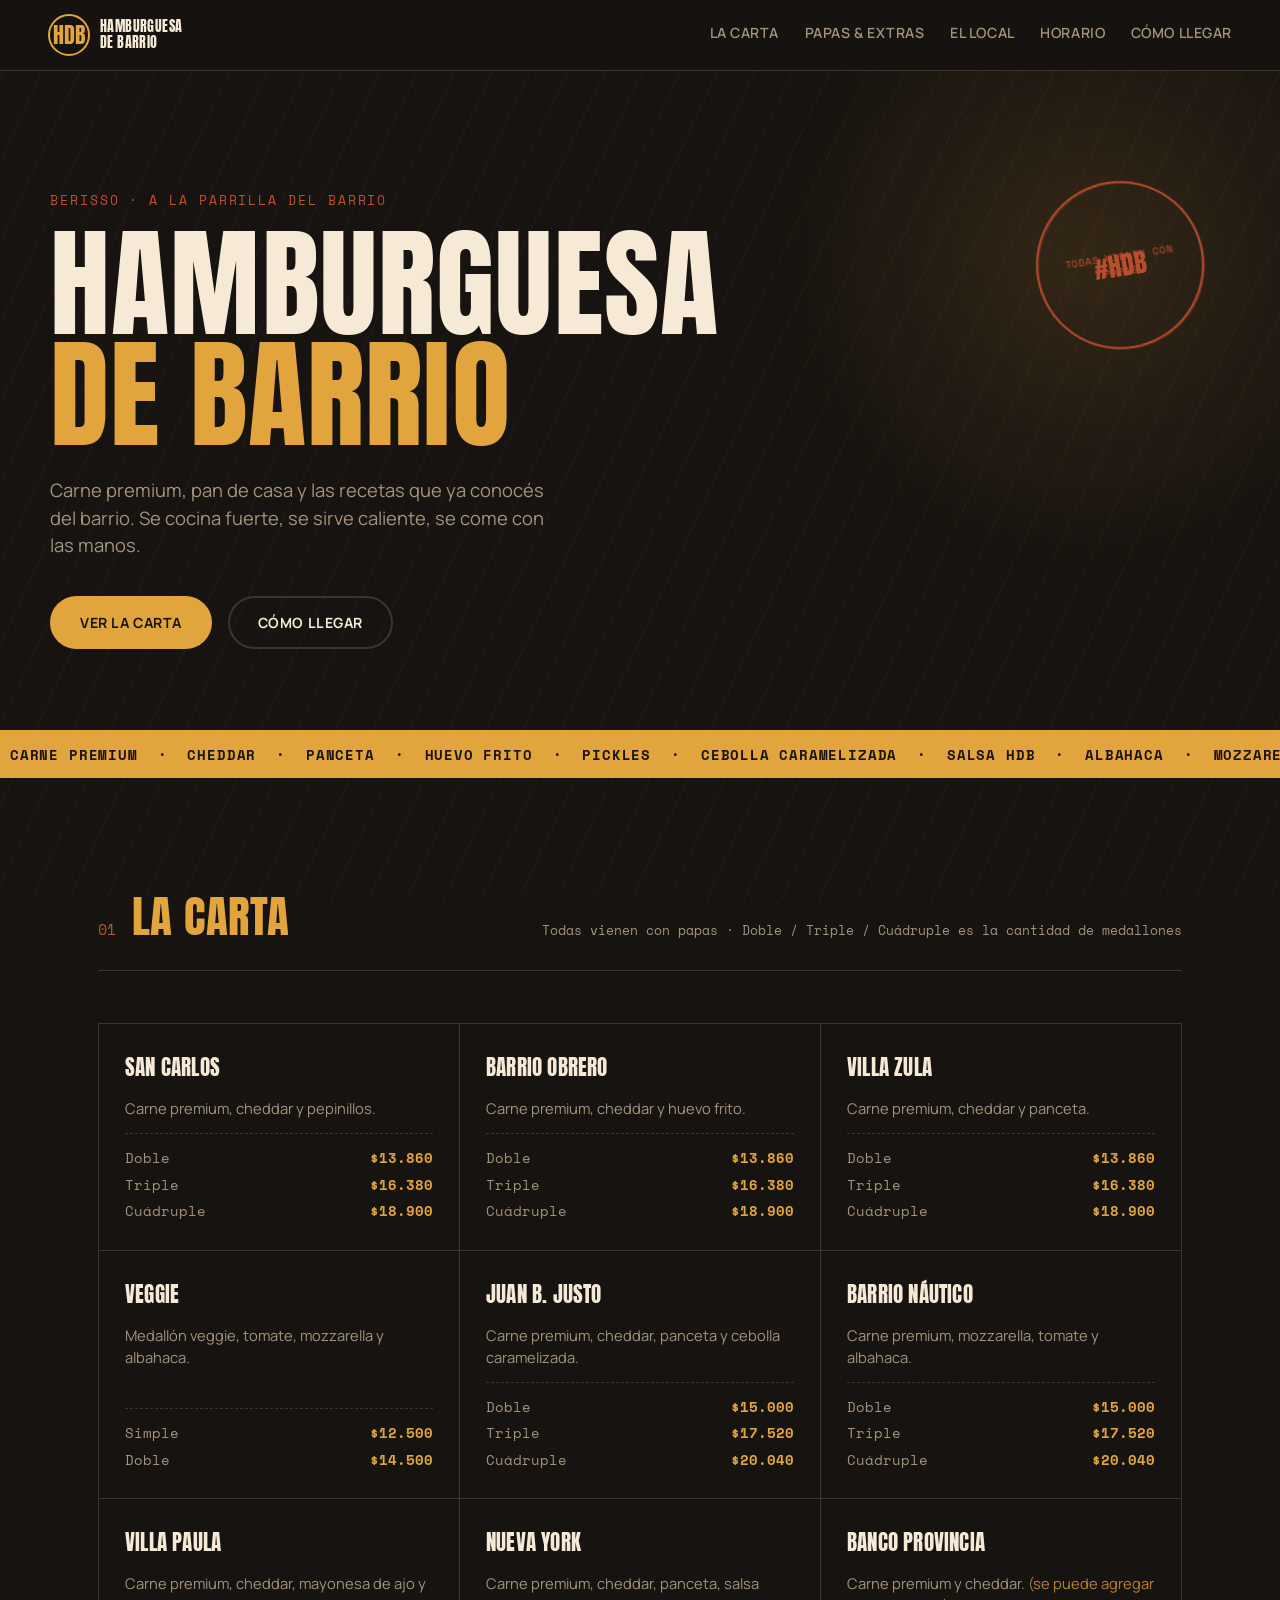
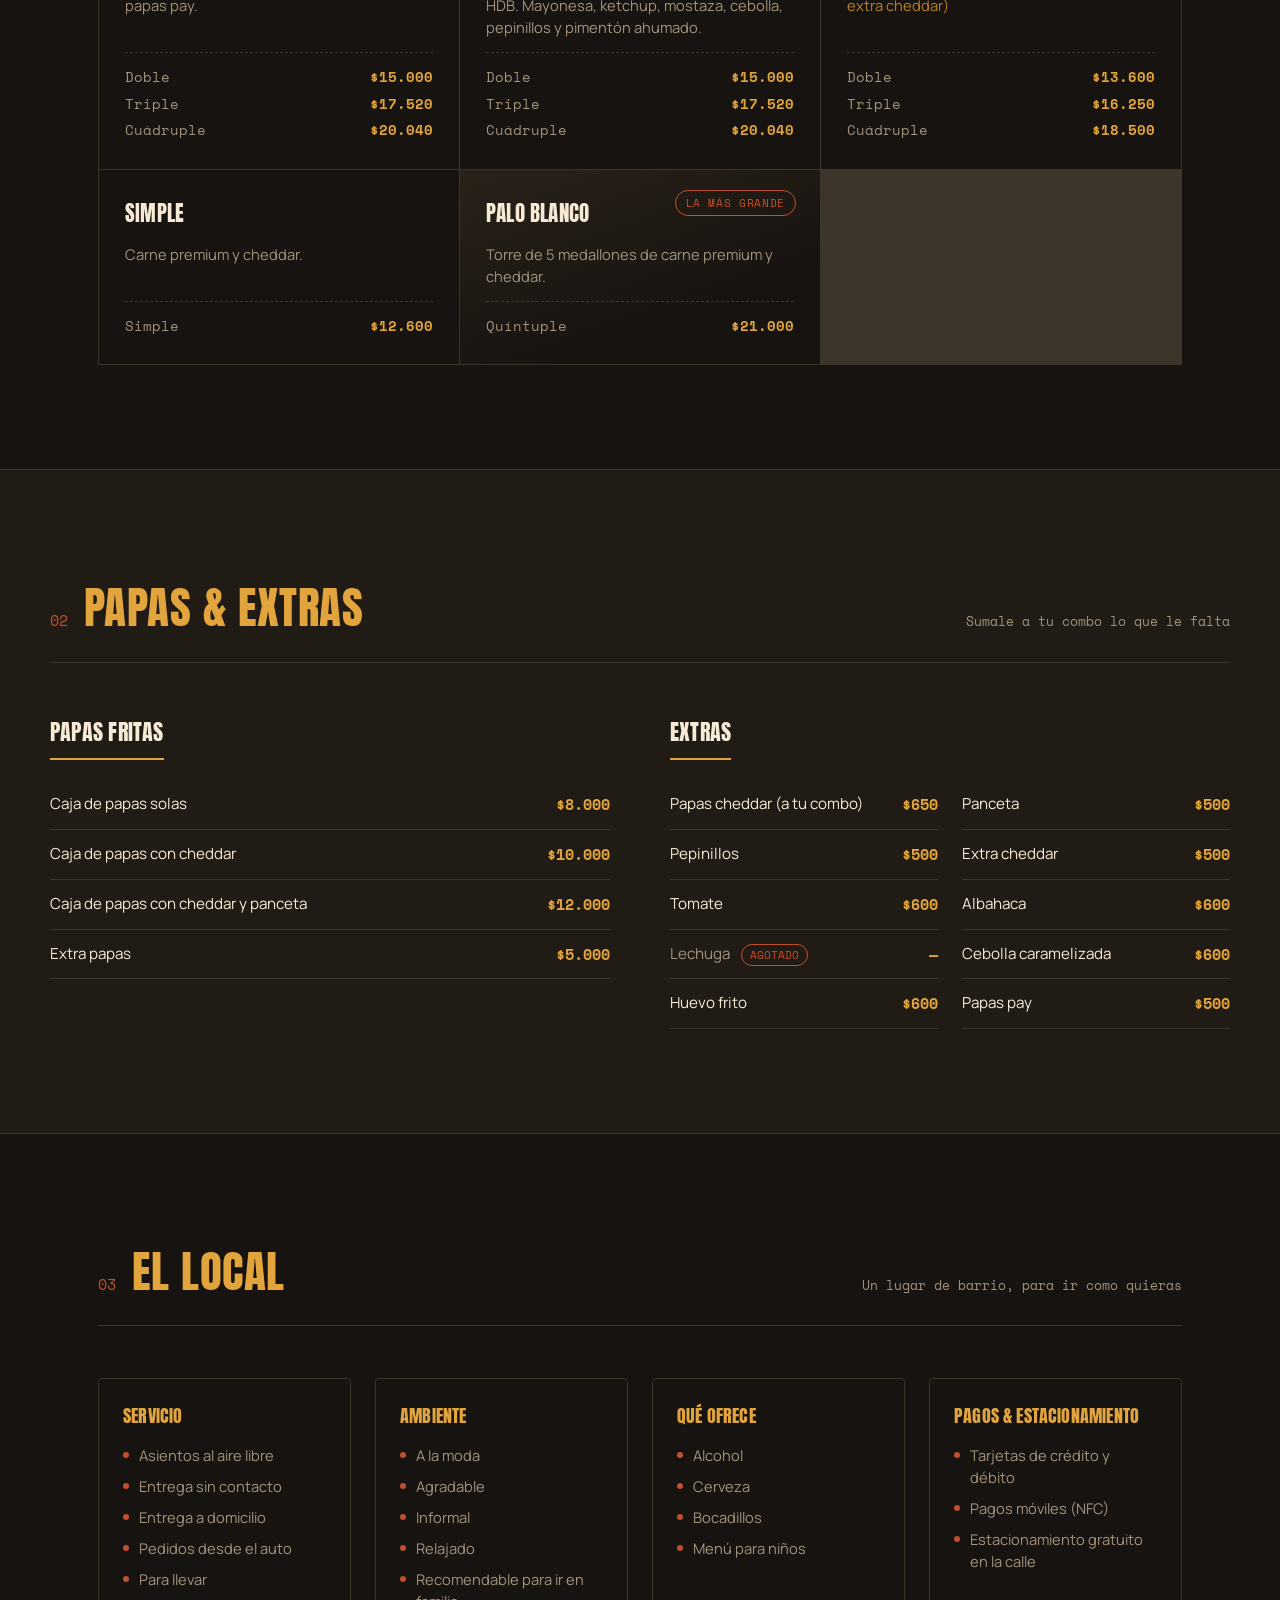
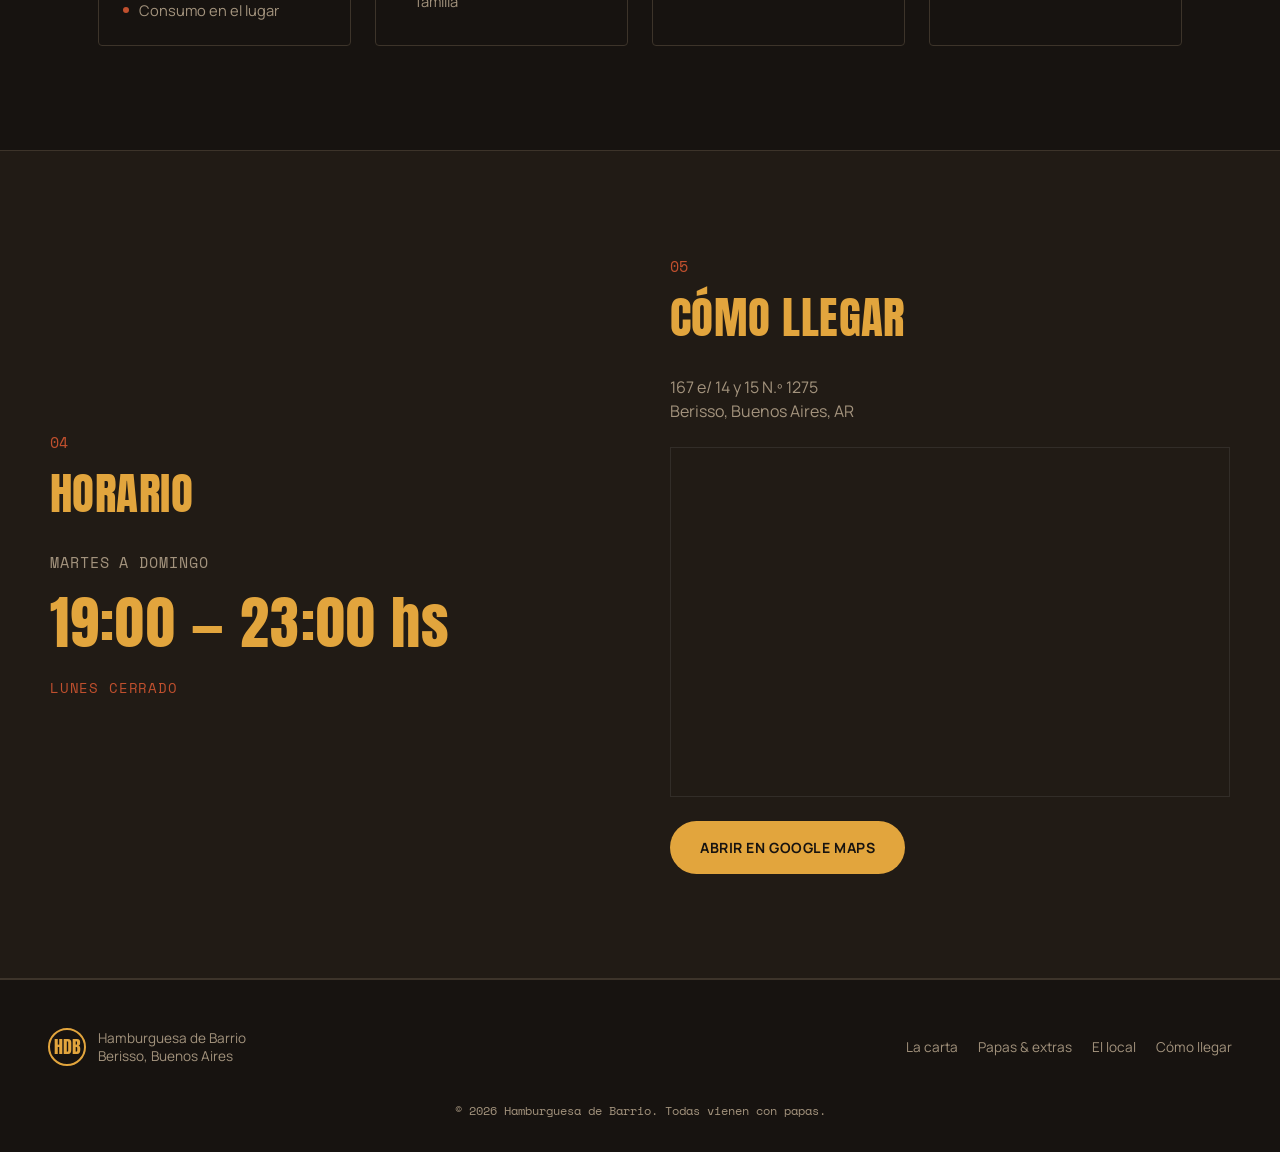
==== index.html @ 501dc70b "Primer commit" ====
<!DOCTYPE html>
<html lang="es-AR">
<head>
<meta charset="UTF-8">
<meta name="viewport" content="width=device-width, initial-scale=1.0">
<title>Hamburguesa de Barrio · #HDB — Berisso</title>
<meta name="description" content="Hamburguesa de Barrio — hamburguesas caseras en Berisso. Todas vienen con papas. Martes a Domingo de 19 a 23 hs.">
<link rel="preconnect" href="https://fonts.googleapis.com">
<link rel="preconnect" href="https://fonts.gstatic.com" crossorigin>
<link href="https://fonts.googleapis.com/css2?family=Anton&family=Space+Mono:wght@400;700&family=Manrope:wght@400;500;600;700;800&display=swap" rel="stylesheet">
<link rel="stylesheet" href="css/style.css">
</head>
<body>

<div class="grate-overlay" aria-hidden="true"></div>

<!-- NAV -->
<header class="nav" id="nav">
  <a href="#top" class="nav__brand">
    <span class="nav__brand-mark">HDB</span>
    <span class="nav__brand-name">Hamburguesa<br>de Barrio</span>
  </a>
  <button class="nav__toggle" id="navToggle" aria-label="Abrir menú" aria-expanded="false">
    <span></span><span></span><span></span>
  </button>
  <nav class="nav__links" id="navLinks">
    <a href="#carta">La carta</a>
    <a href="#papas">Papas &amp; extras</a>
    <a href="#local">El local</a>
    <a href="#horario">Horario</a>
    <a href="#ubicacion">Cómo llegar</a>
  </nav>
</header>

<!-- HERO -->
<section class="hero" id="top">
  <div class="hero__inner">
    <p class="hero__eyebrow">Berisso · a la parrilla del barrio</p>
    <h1 class="hero__title">
      HAMBURGUESA<br><span>DE&nbsp;BARRIO</span>
    </h1>
    <div class="stamp" aria-hidden="true">
      <span class="stamp__ring">TODAS VIENEN CON PAPAS</span>
      <span class="stamp__core">#HDB</span>
    </div>
    <p class="hero__sub">Carne premium, pan de casa y las recetas que ya conocés del barrio. Se cocina fuerte, se sirve caliente, se come con las manos.</p>
    <div class="hero__cta">
      <a href="#carta" class="btn btn--gold">Ver la carta</a>
      <a href="#ubicacion" class="btn btn--ghost">Cómo llegar</a>
    </div>
  </div>
</section>

<!-- MARQUEE -->
<div class="marquee" aria-hidden="true">
  <div class="marquee__track">
    <span>CARNE PREMIUM</span><span>·</span><span>CHEDDAR</span><span>·</span><span>PANCETA</span><span>·</span>
    <span>HUEVO FRITO</span><span>·</span><span>PICKLES</span><span>·</span><span>CEBOLLA CARAMELIZADA</span><span>·</span>
    <span>SALSA HDB</span><span>·</span><span>ALBAHACA</span><span>·</span><span>MOZZARELLA</span><span>·</span>
    <span>CARNE PREMIUM</span><span>·</span><span>CHEDDAR</span><span>·</span><span>PANCETA</span><span>·</span>
    <span>HUEVO FRITO</span><span>·</span><span>PICKLES</span><span>·</span><span>CEBOLLA CARAMELIZADA</span><span>·</span>
    <span>SALSA HDB</span><span>·</span><span>ALBAHACA</span><span>·</span><span>MOZZARELLA</span><span>·</span>
  </div>
</div>

<!-- CARTA -->
<section class="section" id="carta">
  <div class="section__head">
    <span class="section__num">01</span>
    <h2 class="section__title">La carta</h2>
    <p class="section__note">Todas vienen con papas · Doble / Triple / Cuádruple es la cantidad de medallones</p>
  </div>

  <div class="menu-grid">

    <article class="burger-card">
      <h3>San Carlos</h3>
      <p>Carne premium, cheddar y pepinillos.</p>
      <ul class="price-list">
        <li><span>Doble</span><b>$13.860</b></li>
        <li><span>Triple</span><b>$16.380</b></li>
        <li><span>Cuádruple</span><b>$18.900</b></li>
      </ul>
    </article>

    <article class="burger-card">
      <h3>Barrio Obrero</h3>
      <p>Carne premium, cheddar y huevo frito.</p>
      <ul class="price-list">
        <li><span>Doble</span><b>$13.860</b></li>
        <li><span>Triple</span><b>$16.380</b></li>
        <li><span>Cuádruple</span><b>$18.900</b></li>
      </ul>
    </article>

    <article class="burger-card">
      <h3>Villa Zula</h3>
      <p>Carne premium, cheddar y panceta.</p>
      <ul class="price-list">
        <li><span>Doble</span><b>$13.860</b></li>
        <li><span>Triple</span><b>$16.380</b></li>
        <li><span>Cuádruple</span><b>$18.900</b></li>
      </ul>
    </article>

    <article class="burger-card">
      <h3>Veggie</h3>
      <p>Medallón veggie, tomate, mozzarella y albahaca.</p>
      <ul class="price-list">
        <li><span>Simple</span><b>$12.500</b></li>
        <li><span>Doble</span><b>$14.500</b></li>
      </ul>
    </article>

    <article class="burger-card">
      <h3>Juan B. Justo</h3>
      <p>Carne premium, cheddar, panceta y cebolla caramelizada.</p>
      <ul class="price-list">
        <li><span>Doble</span><b>$15.000</b></li>
        <li><span>Triple</span><b>$17.520</b></li>
        <li><span>Cuádruple</span><b>$20.040</b></li>
      </ul>
    </article>

    <article class="burger-card">
      <h3>Barrio Náutico</h3>
      <p>Carne premium, mozzarella, tomate y albahaca.</p>
      <ul class="price-list">
        <li><span>Doble</span><b>$15.000</b></li>
        <li><span>Triple</span><b>$17.520</b></li>
        <li><span>Cuádruple</span><b>$20.040</b></li>
      </ul>
    </article>

    <article class="burger-card">
      <h3>Villa Paula</h3>
      <p>Carne premium, cheddar, mayonesa de ajo y papas pay.</p>
      <ul class="price-list">
        <li><span>Doble</span><b>$15.000</b></li>
        <li><span>Triple</span><b>$17.520</b></li>
        <li><span>Cuádruple</span><b>$20.040</b></li>
      </ul>
    </article>

    <article class="burger-card">
      <h3>Nueva York</h3>
      <p>Carne premium, cheddar, panceta, salsa HDB. Mayonesa, ketchup, mostaza, cebolla, pepinillos y pimentón ahumado.</p>
      <ul class="price-list">
        <li><span>Doble</span><b>$15.000</b></li>
        <li><span>Triple</span><b>$17.520</b></li>
        <li><span>Cuádruple</span><b>$20.040</b></li>
      </ul>
    </article>

    <article class="burger-card">
      <h3>Banco Provincia</h3>
      <p>Carne premium y cheddar. <em>(se puede agregar extra cheddar)</em></p>
      <ul class="price-list">
        <li><span>Doble</span><b>$13.600</b></li>
        <li><span>Triple</span><b>$16.250</b></li>
        <li><span>Cuádruple</span><b>$18.500</b></li>
      </ul>
    </article>

    <article class="burger-card">
      <h3>Simple</h3>
      <p>Carne premium y cheddar.</p>
      <ul class="price-list">
        <li><span>Simple</span><b>$12.600</b></li>
      </ul>
    </article>

    <article class="burger-card burger-card--feature">
      <span class="burger-card__badge">La más grande</span>
      <h3>Palo Blanco</h3>
      <p>Torre de 5 medallones de carne premium y cheddar.</p>
      <ul class="price-list">
        <li><span>Quíntuple</span><b>$21.000</b></li>
      </ul>
    </article>

  </div>
</section>

<!-- PAPAS Y EXTRAS -->
<section class="section section--panel" id="papas">
  <div class="section__head">
    <span class="section__num">02</span>
    <h2 class="section__title">Papas &amp; extras</h2>
    <p class="section__note">Sumale a tu combo lo que le falta</p>
  </div>

  <div class="split-grid">
    <div class="list-block">
      <h3 class="list-block__title">Papas fritas</h3>
      <ul class="item-list">
        <li><span>Caja de papas solas</span><b>$8.000</b></li>
        <li><span>Caja de papas con cheddar</span><b>$10.000</b></li>
        <li><span>Caja de papas con cheddar y panceta</span><b>$12.000</b></li>
        <li><span>Extra papas</span><b>$5.000</b></li>
      </ul>
    </div>

    <div class="list-block">
      <h3 class="list-block__title">Extras</h3>
      <ul class="item-list item-list--two-col">
        <li><span>Papas cheddar (a tu combo)</span><b>$650</b></li>
        <li><span>Panceta</span><b>$500</b></li>
        <li><span>Pepinillos</span><b>$500</b></li>
        <li><span>Extra cheddar</span><b>$500</b></li>
        <li><span>Tomate</span><b>$600</b></li>
        <li><span>Albahaca</span><b>$600</b></li>
        <li><span class="agotado">Lechuga <em>agotado</em></span><b>—</b></li>
        <li><span>Cebolla caramelizada</span><b>$600</b></li>
        <li><span>Huevo frito</span><b>$600</b></li>
        <li><span>Papas pay</span><b>$500</b></li>
      </ul>
    </div>
  </div>
</section>

<!-- EL LOCAL -->
<section class="section" id="local">
  <div class="section__head">
    <span class="section__num">03</span>
    <h2 class="section__title">El local</h2>
    <p class="section__note">Un lugar de barrio, para ir como quieras</p>
  </div>

  <div class="info-grid">
    <div class="info-card">
      <h3>Servicio</h3>
      <ul>
        <li>Asientos al aire libre</li>
        <li>Entrega sin contacto</li>
        <li>Entrega a domicilio</li>
        <li>Pedidos desde el auto</li>
        <li>Para llevar</li>
        <li>Consumo en el lugar</li>
      </ul>
    </div>
    <div class="info-card">
      <h3>Ambiente</h3>
      <ul>
        <li>A la moda</li>
        <li>Agradable</li>
        <li>Informal</li>
        <li>Relajado</li>
        <li>Recomendable para ir en familia</li>
      </ul>
    </div>
    <div class="info-card">
      <h3>Qué ofrece</h3>
      <ul>
        <li>Alcohol</li>
        <li>Cerveza</li>
        <li>Bocadillos</li>
        <li>Menú para niños</li>
      </ul>
    </div>
    <div class="info-card">
      <h3>Pagos &amp; estacionamiento</h3>
      <ul>
        <li>Tarjetas de crédito y débito</li>
        <li>Pagos móviles (NFC)</li>
        <li>Estacionamiento gratuito en la calle</li>
      </ul>
    </div>
  </div>
</section>

<!-- HORARIO + UBICACIÓN -->
<section class="section section--panel" id="horario">
  <div class="split-grid split-grid--horario">
    <div class="horario-card">
      <span class="section__num">04</span>
      <h2 class="section__title">Horario</h2>
      <p class="horario-card__days">Martes a Domingo</p>
      <p class="horario-card__hours">19:00 — 23:00 hs</p>
      <p class="horario-card__closed">Lunes cerrado</p>
    </div>

    <div class="ubicacion-card" id="ubicacion">
      <span class="section__num">05</span>
      <h2 class="section__title">Cómo llegar</h2>
      <p class="ubicacion-card__address">167 e/ 14 y 15 N.º 1275<br>Berisso, Buenos Aires, AR</p>
      <div class="ubicacion-card__map">
        <iframe
          title="Ubicación de Hamburguesa de Barrio"
          src="https://maps.google.com/maps?q=167%20e%2F%2014%20y%2015%20N%C2%B0%201275%2C%20Berisso%2C%20Buenos%20Aires%2C%20AR&t=&z=15&ie=UTF8&iwloc=&output=embed"
          loading="lazy"
          referrerpolicy="no-referrer-when-downgrade">
        </iframe>
      </div>
      <a class="btn btn--gold" href="https://www.google.com/maps/search/?api=1&query=167+e%2F+14+y+15+N%C2%B0+1275%2C+Berisso%2C+Buenos+Aires%2C+AR" target="_blank" rel="noopener">Abrir en Google Maps</a>
    </div>
  </div>
</section>

<!-- FOOTER -->
<footer class="footer">
  <div class="footer__brand">
    <span class="footer__mark">HDB</span>
    <p>Hamburguesa de Barrio<br>Berisso, Buenos Aires</p>
  </div>
  <div class="footer__links">
    <a href="#carta">La carta</a>
    <a href="#papas">Papas &amp; extras</a>
    <a href="#local">El local</a>
    <a href="#ubicacion">Cómo llegar</a>
  </div>
  <p class="footer__legal">© <span id="year"></span> Hamburguesa de Barrio. Todas vienen con papas.</p>
</footer>

<button class="to-top" id="toTop" aria-label="Volver arriba">↑</button>

<script src="js/script.js"></script>
</body>
</html>
---- css/style.css ----
/* ============================================================
   HAMBURGUESA DE BARRIO — design tokens
   ============================================================ */
:root {
  --char: #171310;
  --panel: #211b15;
  --panel-2: #2a2219;
  --cream: #f6ead6;
  --stone: #a3937d;
  --gold: #e2a53d;
  --gold-dim: #b9822b;
  --ember: #c1502e;
  --line: #3d342a;

  --font-display: 'Anton', sans-serif;
  --font-body: 'Manrope', sans-serif;
  --font-mono: 'Space Mono', monospace;

  --wrap: 1180px;
}

* { box-sizing: border-box; }
html { scroll-behavior: smooth; }

@media (prefers-reduced-motion: reduce) {
  html { scroll-behavior: auto; }
  * { animation-duration: 0.001ms !important; animation-iteration-count: 1 !important; transition-duration: 0.001ms !important; }
}

body {
  margin: 0;
  background: var(--char);
  color: var(--cream);
  font-family: var(--font-body);
  line-height: 1.5;
  -webkit-font-smoothing: antialiased;
}

a { color: inherit; text-decoration: none; }
ul { margin: 0; padding: 0; list-style: none; }
h1, h2, h3 { margin: 0; font-family: var(--font-display); font-weight: 400; letter-spacing: 0.01em; }
p { margin: 0; }

::selection { background: var(--gold); color: var(--char); }

:focus-visible {
  outline: 2px solid var(--gold);
  outline-offset: 3px;
}

/* subtle grill-grate texture over the whole page */
.grate-overlay {
  position: fixed;
  inset: 0;
  pointer-events: none;
  z-index: 1;
  opacity: 0.05;
  background-image: repeating-linear-gradient(
    115deg,
    var(--gold) 0px,
    var(--gold) 1px,
    transparent 1px,
    transparent 34px
  );
}

/* ============================================================
   NAV
   ============================================================ */
.nav {
  position: sticky;
  top: 0;
  z-index: 50;
  display: flex;
  align-items: center;
  justify-content: space-between;
  gap: 16px;
  padding: 14px clamp(20px, 4vw, 48px);
  background: rgba(23, 19, 16, 0.9);
  backdrop-filter: blur(8px);
  border-bottom: 1px solid var(--line);
}

.nav__brand {
  display: flex;
  align-items: center;
  gap: 10px;
}

.nav__brand-mark {
  font-family: var(--font-display);
  font-size: 1.4rem;
  color: var(--gold);
  border: 2px solid var(--gold);
  border-radius: 999px;
  width: 42px;
  height: 42px;
  display: flex;
  align-items: center;
  justify-content: center;
  flex-shrink: 0;
}

.nav__brand-name {
  font-family: var(--font-display);
  font-size: 0.85rem;
  line-height: 1.15;
  letter-spacing: 0.03em;
  text-transform: uppercase;
}

.nav__links {
  display: flex;
  gap: clamp(14px, 2vw, 28px);
  font-size: 0.88rem;
  font-weight: 600;
  text-transform: uppercase;
  letter-spacing: 0.04em;
}

.nav__links a {
  position: relative;
  padding-bottom: 4px;
  color: var(--stone);
  transition: color 0.2s ease;
}
.nav__links a:hover { color: var(--gold); }
.nav__links a::after {
  content: '';
  position: absolute;
  left: 0; right: 100%;
  bottom: 0;
  height: 2px;
  background: var(--gold);
  transition: right 0.25s ease;
}
.nav__links a:hover::after { right: 0; }

.nav__toggle {
  display: none;
  flex-direction: column;
  gap: 5px;
  background: none;
  border: none;
  cursor: pointer;
  padding: 8px;
}
.nav__toggle span {
  width: 22px;
  height: 2px;
  background: var(--cream);
  display: block;
}

@media (max-width: 760px) {
  .nav__toggle { display: flex; }
  .nav__links {
    position: absolute;
    top: 100%;
    left: 0;
    right: 0;
    flex-direction: column;
    background: var(--panel);
    padding: 18px clamp(20px, 4vw, 48px);
    border-bottom: 1px solid var(--line);
    gap: 16px;
    display: none;
  }
  .nav__links.is-open { display: flex; }
}

/* ============================================================
   HERO
   ============================================================ */
.hero {
  position: relative;
  z-index: 2;
  padding: clamp(64px, 12vw, 120px) clamp(20px, 4vw, 48px) clamp(48px, 8vw, 80px);
  overflow: hidden;
}

.hero::before {
  content: '';
  position: absolute;
  top: -20%;
  right: -10%;
  width: 60vw;
  height: 60vw;
  max-width: 640px;
  max-height: 640px;
  background: radial-gradient(circle, rgba(226,165,61,0.14) 0%, transparent 70%);
  pointer-events: none;
}

.hero__inner {
  max-width: var(--wrap);
  margin: 0 auto;
  position: relative;
}

.hero__eyebrow {
  font-family: var(--font-mono);
  text-transform: uppercase;
  letter-spacing: 0.15em;
  font-size: 0.8rem;
  color: var(--ember);
  margin-bottom: 18px;
}

.hero__title {
  font-size: clamp(3rem, 10vw, 7.5rem);
  line-height: 0.92;
  text-transform: uppercase;
  color: var(--cream);
}
.hero__title span { color: var(--gold); }

.hero__sub {
  max-width: 46ch;
  margin-top: 28px;
  color: var(--stone);
  font-size: clamp(1rem, 1.6vw, 1.15rem);
}

.hero__cta {
  display: flex;
  flex-wrap: wrap;
  gap: 16px;
  margin-top: 36px;
}

.btn {
  display: inline-flex;
  align-items: center;
  gap: 8px;
  padding: 14px 28px;
  font-family: var(--font-body);
  font-weight: 700;
  text-transform: uppercase;
  letter-spacing: 0.04em;
  font-size: 0.88rem;
  border-radius: 999px;
  border: 2px solid transparent;
  cursor: pointer;
  transition: transform 0.18s ease, background 0.18s ease, border-color 0.18s ease;
}
.btn--gold {
  background: var(--gold);
  color: var(--char);
}
.btn--gold:hover { transform: translateY(-2px); background: #edb753; }
.btn--ghost {
  border-color: var(--line);
  color: var(--cream);
}
.btn--ghost:hover { border-color: var(--gold); color: var(--gold); }

/* signature stamp badge */
.stamp {
  position: absolute;
  top: clamp(-10px, -2vw, 10px);
  right: clamp(0px, 2vw, 40px);
  width: clamp(120px, 14vw, 168px);
  height: clamp(120px, 14vw, 168px);
  transform: rotate(-9deg);
  display: flex;
  align-items: center;
  justify-content: center;
}
.stamp__ring {
  position: absolute;
  inset: 0;
  border: 2px solid var(--ember);
  border-radius: 50%;
  color: var(--ember);
  font-family: var(--font-mono);
  font-size: 0.62rem;
  letter-spacing: 0.08em;
  text-transform: uppercase;
  display: flex;
  align-items: center;
  justify-content: center;
  text-align: center;
  padding: 14%;
  opacity: 0.9;
  filter: drop-shadow(1px 1px 0 rgba(193,80,46,0.35));
}
.stamp__core {
  font-family: var(--font-display);
  font-size: clamp(1.3rem, 2vw, 1.7rem);
  color: var(--ember);
  opacity: 0.95;
}

@media (max-width: 640px) {
  .stamp { position: static; margin-top: 24px; transform: rotate(-6deg); }
}

/* ============================================================
   MARQUEE
   ============================================================ */
.marquee {
  position: relative;
  z-index: 2;
  overflow: hidden;
  background: var(--gold);
  color: var(--char);
  padding: 12px 0;
  border-top: 1px solid var(--char);
  border-bottom: 1px solid var(--char);
}
.marquee__track {
  display: inline-flex;
  white-space: nowrap;
  animation: scroll-left 32s linear infinite;
  font-family: var(--font-mono);
  font-weight: 700;
  font-size: 0.85rem;
  letter-spacing: 0.06em;
}
.marquee__track span { padding: 0 10px; }

@keyframes scroll-left {
  from { transform: translateX(0); }
  to { transform: translateX(-50%); }
}

/* ============================================================
   SECTIONS (generic)
   ============================================================ */
.section {
  position: relative;
  z-index: 2;
  padding: clamp(56px, 9vw, 104px) clamp(20px, 4vw, 48px);
  max-width: var(--wrap);
  margin: 0 auto;
}
.section--panel {
  max-width: none;
  background: var(--panel);
  border-top: 1px solid var(--line);
  border-bottom: 1px solid var(--line);
}
.section--panel > * { max-width: var(--wrap); margin-left: auto; margin-right: auto; }

.section__head {
  display: flex;
  align-items: baseline;
  gap: 16px;
  flex-wrap: wrap;
  margin-bottom: clamp(32px, 5vw, 52px);
  border-bottom: 1px solid var(--line);
  padding-bottom: 20px;
}
.section__num {
  font-family: var(--font-mono);
  color: var(--ember);
  font-size: 0.95rem;
}
.section__title {
  font-size: clamp(2rem, 4vw, 2.8rem);
  text-transform: uppercase;
  color: var(--gold);
}
.section__note {
  font-family: var(--font-mono);
  font-size: 0.8rem;
  color: var(--stone);
  margin-left: auto;
}

/* ============================================================
   MENU GRID / BURGER CARDS
   ============================================================ */
.menu-grid {
  display: grid;
  grid-template-columns: repeat(auto-fill, minmax(280px, 1fr));
  gap: 1px;
  background: var(--line);
  border: 1px solid var(--line);
}

.burger-card {
  background: var(--char);
  padding: 28px 26px;
  display: flex;
  flex-direction: column;
  gap: 14px;
  position: relative;
}

.burger-card h3 {
  font-size: 1.3rem;
  color: var(--cream);
  text-transform: uppercase;
}

.burger-card p {
  color: var(--stone);
  font-size: 0.92rem;
  flex-grow: 1;
}
.burger-card p em { color: var(--gold-dim); font-style: normal; }

.price-list {
  display: flex;
  flex-direction: column;
  gap: 6px;
  border-top: 1px dashed var(--line);
  padding-top: 14px;
  font-family: var(--font-mono);
  font-size: 0.85rem;
}
.price-list li {
  display: flex;
  justify-content: space-between;
  color: var(--stone);
}
.price-list b {
  color: var(--gold);
  font-weight: 700;
}

.burger-card--feature {
  background: linear-gradient(160deg, var(--panel-2), var(--char) 70%);
}
.burger-card__badge {
  position: absolute;
  top: 20px;
  right: 24px;
  font-family: var(--font-mono);
  font-size: 0.68rem;
  text-transform: uppercase;
  letter-spacing: 0.06em;
  color: var(--ember);
  border: 1px solid var(--ember);
  border-radius: 999px;
  padding: 4px 10px;
}

/* ============================================================
   PAPAS & EXTRAS
   ============================================================ */
.split-grid {
  display: grid;
  grid-template-columns: 1fr 1fr;
  gap: clamp(28px, 5vw, 60px);
}
@media (max-width: 760px) {
  .split-grid { grid-template-columns: 1fr; }
}

.list-block__title {
  font-size: 1.4rem;
  color: var(--cream);
  text-transform: uppercase;
  margin-bottom: 20px;
  padding-bottom: 10px;
  border-bottom: 2px solid var(--gold);
  display: inline-block;
}

.item-list {
  display: flex;
  flex-direction: column;
}
.item-list li {
  display: flex;
  justify-content: space-between;
  gap: 12px;
  padding: 13px 0;
  border-bottom: 1px solid var(--line);
  font-size: 0.95rem;
}
.item-list li span { color: var(--cream); }
.item-list li b {
  font-family: var(--font-mono);
  color: var(--gold);
  white-space: nowrap;
}
.item-list .agotado { color: var(--stone); }
.item-list .agotado em {
  font-style: normal;
  font-family: var(--font-mono);
  font-size: 0.68rem;
  color: var(--ember);
  border: 1px solid var(--ember);
  border-radius: 999px;
  padding: 2px 8px;
  margin-left: 8px;
  text-transform: uppercase;
}

.item-list--two-col {
  display: grid;
  grid-template-columns: 1fr 1fr;
  column-gap: 24px;
}
@media (max-width: 480px) {
  .item-list--two-col { grid-template-columns: 1fr; }
}

/* ============================================================
   INFO GRID (el local)
   ============================================================ */
.info-grid {
  display: grid;
  grid-template-columns: repeat(auto-fit, minmax(220px, 1fr));
  gap: 24px;
}
.info-card {
  border: 1px solid var(--line);
  padding: 24px;
  border-radius: 4px;
  transition: border-color 0.2s ease;
}
.info-card:hover { border-color: var(--gold-dim); }
.info-card h3 {
  font-size: 1.1rem;
  color: var(--gold);
  text-transform: uppercase;
  margin-bottom: 14px;
}
.info-card ul { display: flex; flex-direction: column; gap: 9px; }
.info-card li {
  color: var(--stone);
  font-size: 0.92rem;
  padding-left: 16px;
  position: relative;
}
.info-card li::before {
  content: '';
  position: absolute;
  left: 0;
  top: 0.55em;
  width: 6px;
  height: 6px;
  background: var(--ember);
  border-radius: 50%;
}

/* ============================================================
   HORARIO + UBICACIÓN
   ============================================================ */
.split-grid--horario { align-items: stretch; }

.horario-card, .ubicacion-card {
  display: flex;
  flex-direction: column;
  gap: 6px;
}

.horario-card {
  justify-content: center;
  padding: 32px 0;
}
.horario-card__days {
  margin-top: 18px;
  font-family: var(--font-mono);
  color: var(--stone);
  text-transform: uppercase;
  letter-spacing: 0.06em;
  font-size: 0.95rem;
}
.horario-card__hours {
  font-family: var(--font-display);
  font-size: clamp(2.4rem, 5vw, 3.6rem);
  color: var(--gold);
  letter-spacing: 0.02em;
}
.horario-card__closed {
  font-family: var(--font-mono);
  color: var(--ember);
  font-size: 0.85rem;
  text-transform: uppercase;
  letter-spacing: 0.06em;
  margin-top: 6px;
}

.ubicacion-card__address {
  margin-top: 18px;
  color: var(--stone);
  font-size: 1rem;
}
.ubicacion-card__map {
  margin-top: 18px;
  border: 1px solid var(--line);
  filter: grayscale(0.5) contrast(1.1);
  aspect-ratio: 16 / 10;
}
.ubicacion-card__map iframe {
  width: 100%;
  height: 100%;
  border: 0;
  display: block;
}
.ubicacion-card .btn { margin-top: 18px; align-self: flex-start; }

/* ============================================================
   FOOTER
   ============================================================ */
.footer {
  position: relative;
  z-index: 2;
  padding: 48px clamp(20px, 4vw, 48px) 32px;
  display: flex;
  flex-wrap: wrap;
  gap: 28px;
  align-items: center;
  justify-content: space-between;
  border-top: 1px solid var(--line);
}
.footer__brand {
  display: flex;
  align-items: center;
  gap: 12px;
}
.footer__mark {
  font-family: var(--font-display);
  color: var(--gold);
  border: 2px solid var(--gold);
  border-radius: 999px;
  width: 38px;
  height: 38px;
  display: flex;
  align-items: center;
  justify-content: center;
  font-size: 1.1rem;
  flex-shrink: 0;
}
.footer__brand p {
  font-size: 0.85rem;
  color: var(--stone);
  line-height: 1.35;
}
.footer__links {
  display: flex;
  gap: 20px;
  flex-wrap: wrap;
  font-size: 0.85rem;
  color: var(--stone);
}
.footer__links a:hover { color: var(--gold); }
.footer__legal {
  width: 100%;
  font-family: var(--font-mono);
  font-size: 0.72rem;
  color: var(--stone);
  text-align: center;
  margin-top: 8px;
}

/* ============================================================
   BACK TO TOP
   ============================================================ */
.to-top {
  position: fixed;
  right: 20px;
  bottom: 20px;
  z-index: 60;
  width: 44px;
  height: 44px;
  border-radius: 50%;
  border: 1px solid var(--gold);
  background: var(--char);
  color: var(--gold);
  font-size: 1.1rem;
  cursor: pointer;
  opacity: 0;
  visibility: hidden;
  transform: translateY(8px);
  transition: opacity 0.2s ease, transform 0.2s ease, visibility 0.2s ease;
}
.to-top.is-visible {
  opacity: 1;
  visibility: visible;
  transform: translateY(0);
}
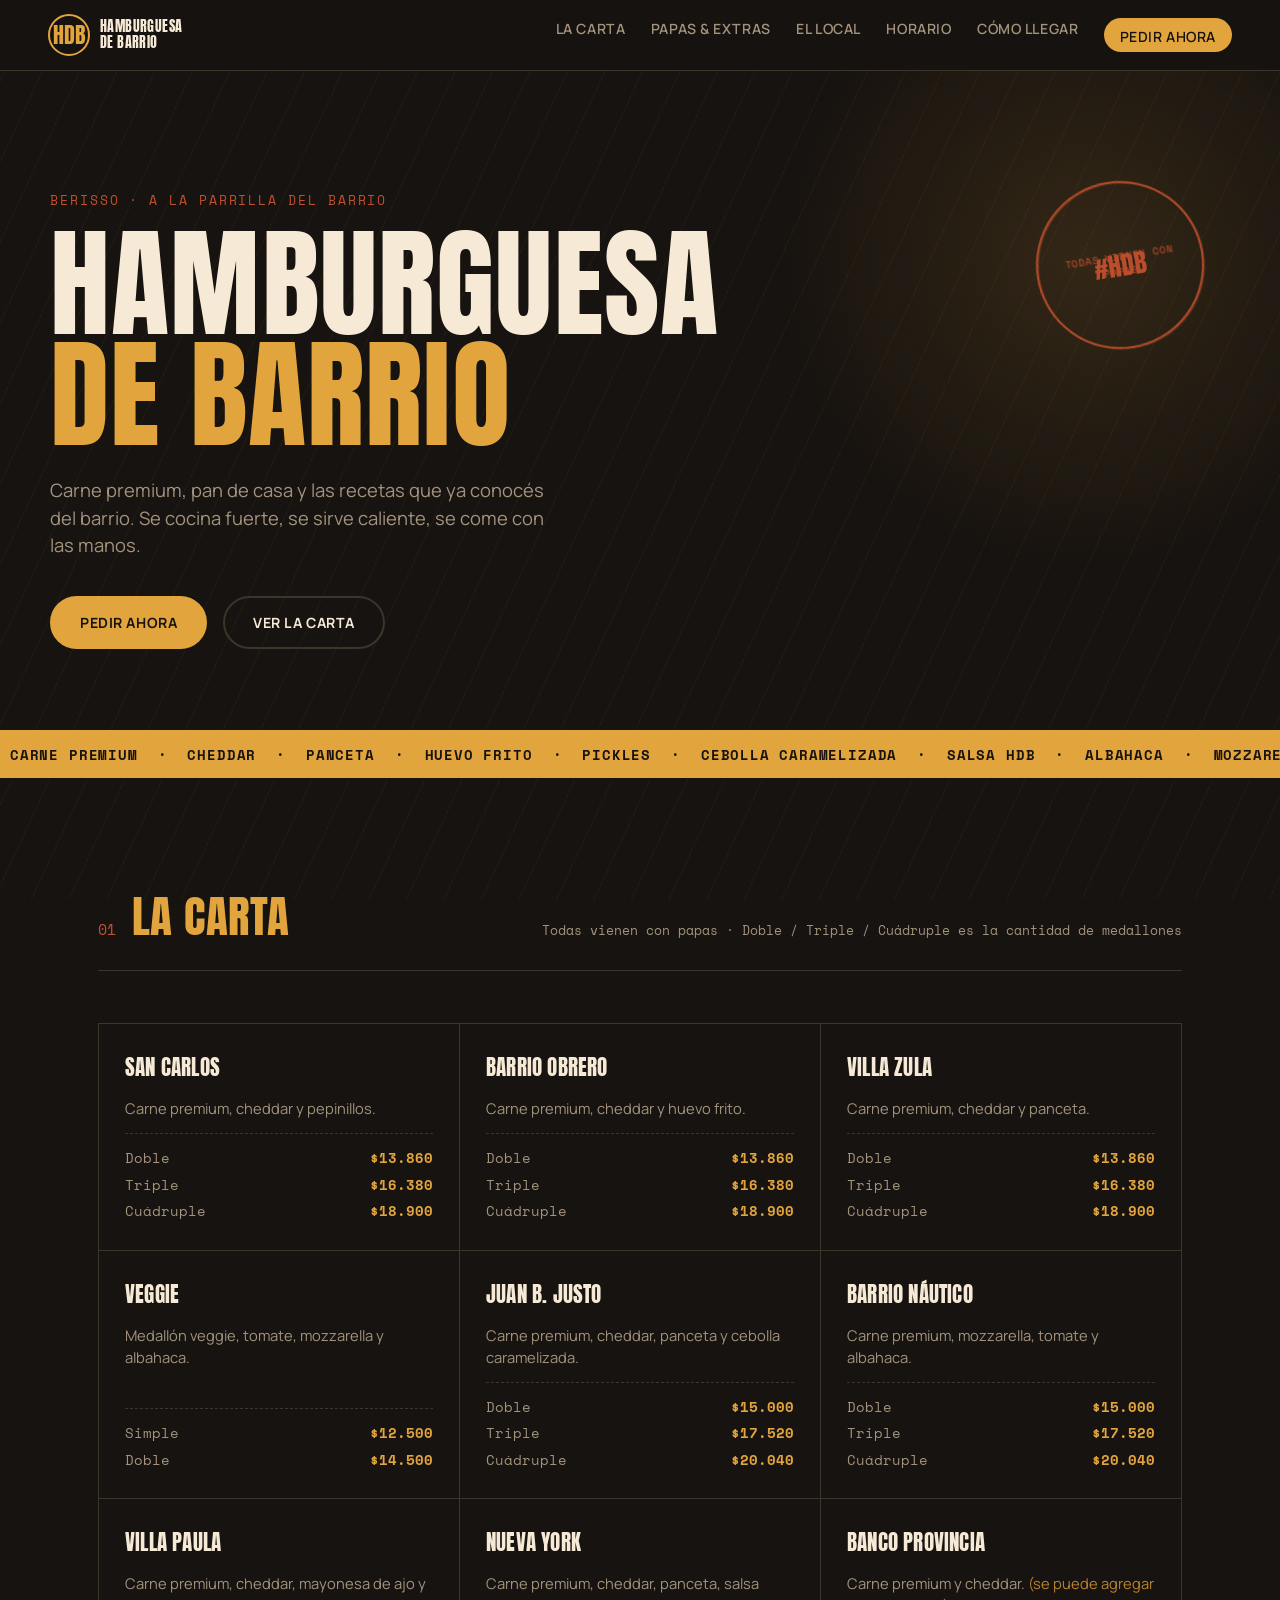
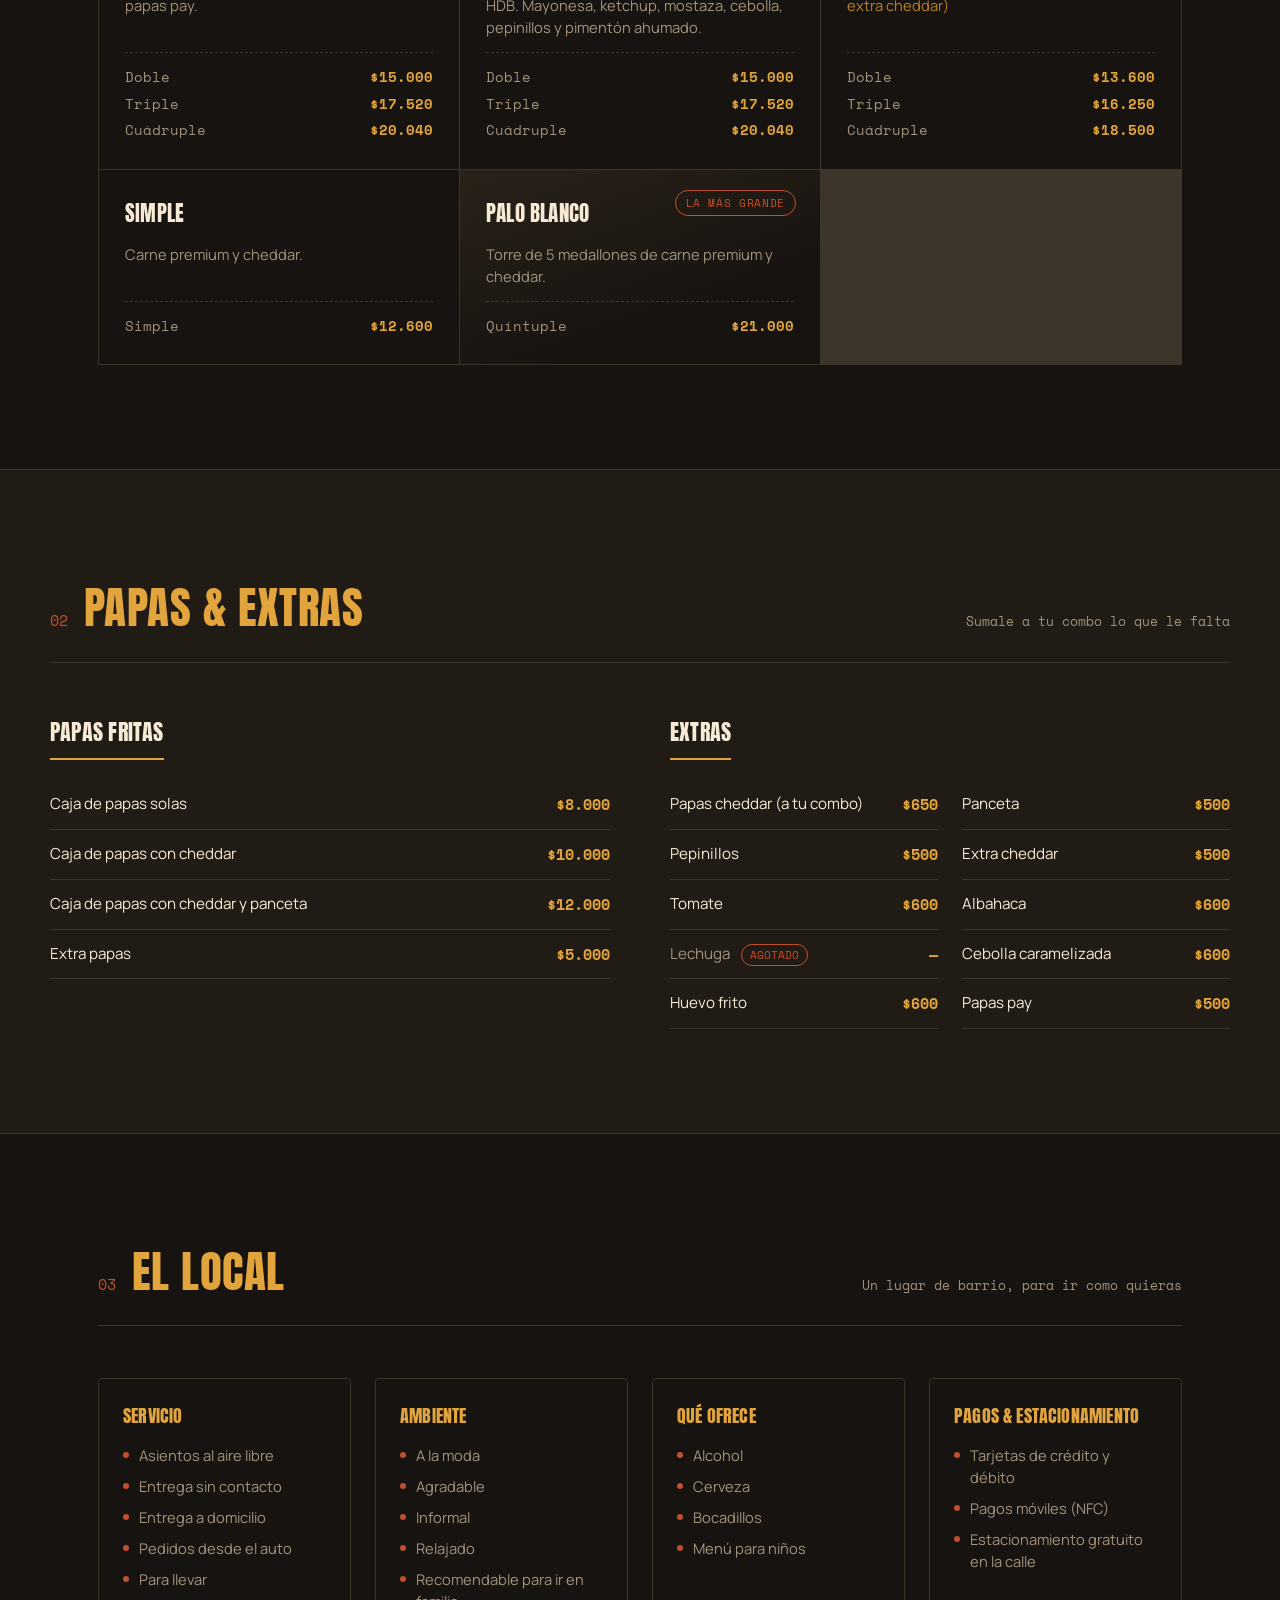
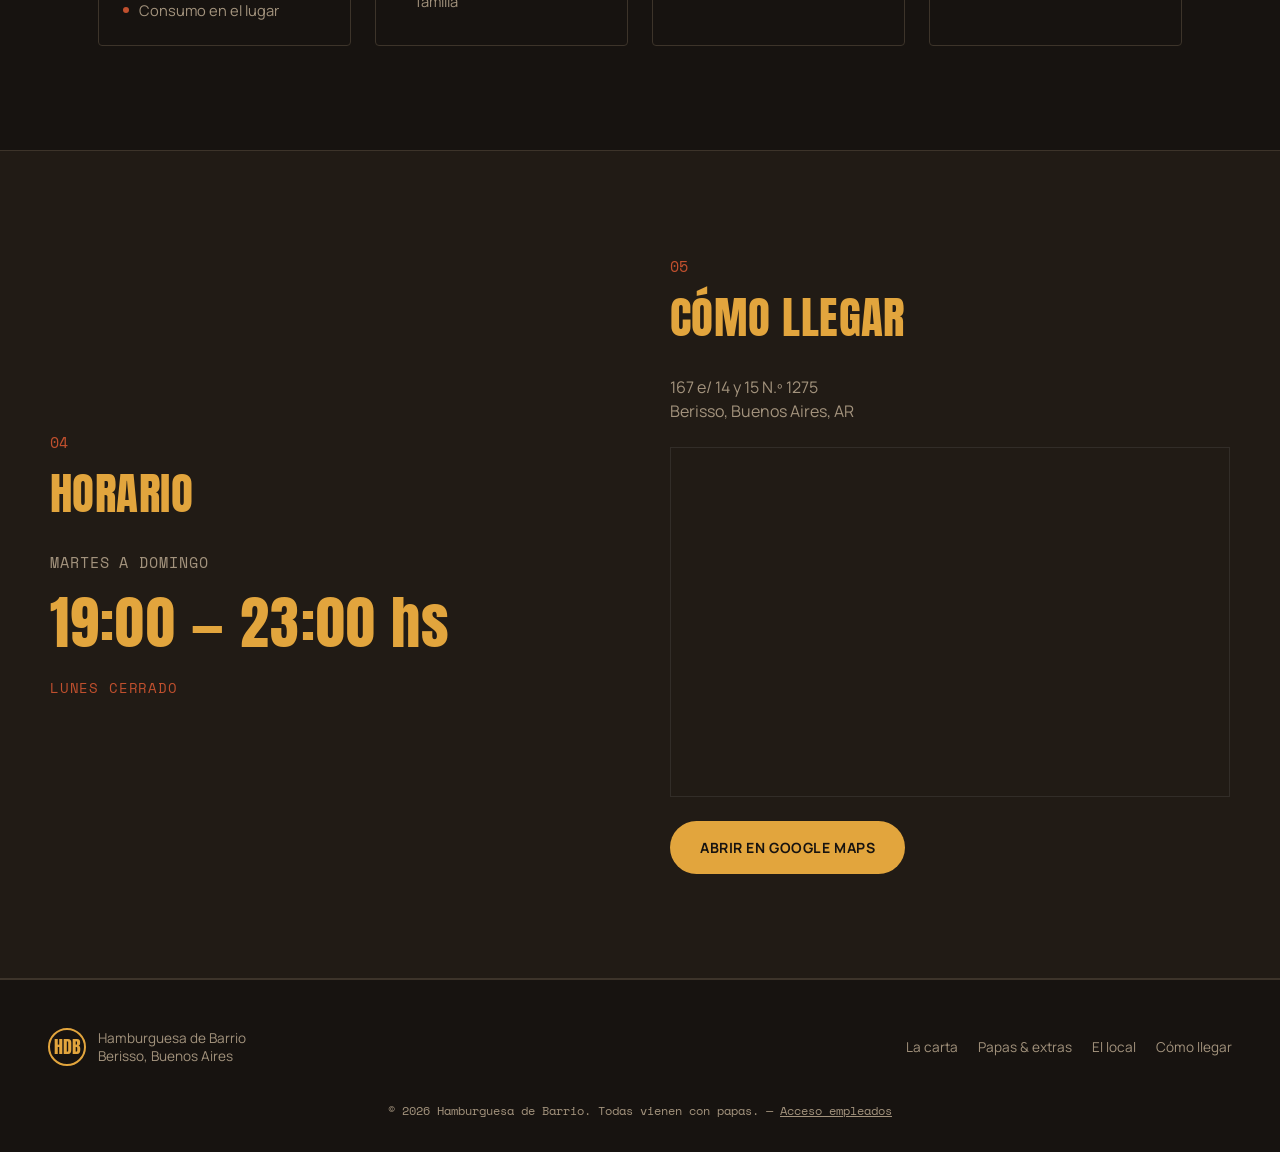
==== commit 97147da7: "commit 2" ====
--- a/index.html
+++ b/index.html
@@ -29,6 +29,7 @@
     <a href="#local">El local</a>
     <a href="#horario">Horario</a>
     <a href="#ubicacion">Cómo llegar</a>
+    <a href="pedido.html" class="nav__links-cta">Pedir ahora</a>
   </nav>
 </header>
 
@@ -45,8 +46,8 @@
     </div>
     <p class="hero__sub">Carne premium, pan de casa y las recetas que ya conocés del barrio. Se cocina fuerte, se sirve caliente, se come con las manos.</p>
     <div class="hero__cta">
-      <a href="#carta" class="btn btn--gold">Ver la carta</a>
-      <a href="#ubicacion" class="btn btn--ghost">Cómo llegar</a>
+      <a href="pedido.html" class="btn btn--gold">Pedir ahora</a>
+      <a href="#carta" class="btn btn--ghost">Ver la carta</a>
     </div>
   </div>
 </section>
@@ -309,7 +310,7 @@
     <a href="#local">El local</a>
     <a href="#ubicacion">Cómo llegar</a>
   </div>
-  <p class="footer__legal">© <span id="year"></span> Hamburguesa de Barrio. Todas vienen con papas.</p>
+  <p class="footer__legal">© <span id="year"></span> Hamburguesa de Barrio. Todas vienen con papas. — <a href="staff.html">Acceso empleados</a></p>
 </footer>
 
 <button class="to-top" id="toTop" aria-label="Volver arriba">↑</button>
--- a/css/style.css
+++ b/css/style.css
@@ -135,6 +135,15 @@
   transition: right 0.25s ease;
 }
 .nav__links a:hover::after { right: 0; }
+
+.nav__links-cta {
+  background: var(--gold);
+  color: var(--char) !important;
+  padding: 8px 16px;
+  border-radius: 999px;
+}
+.nav__links-cta::after { display: none; }
+.nav__links-cta:hover { background: #edb753; }
 
 .nav__toggle {
   display: none;
@@ -649,6 +658,8 @@
   text-align: center;
   margin-top: 8px;
 }
+.footer__legal a { color: var(--stone); text-decoration: underline; }
+.footer__legal a:hover { color: var(--gold); }
 
 /* ============================================================
    BACK TO TOP
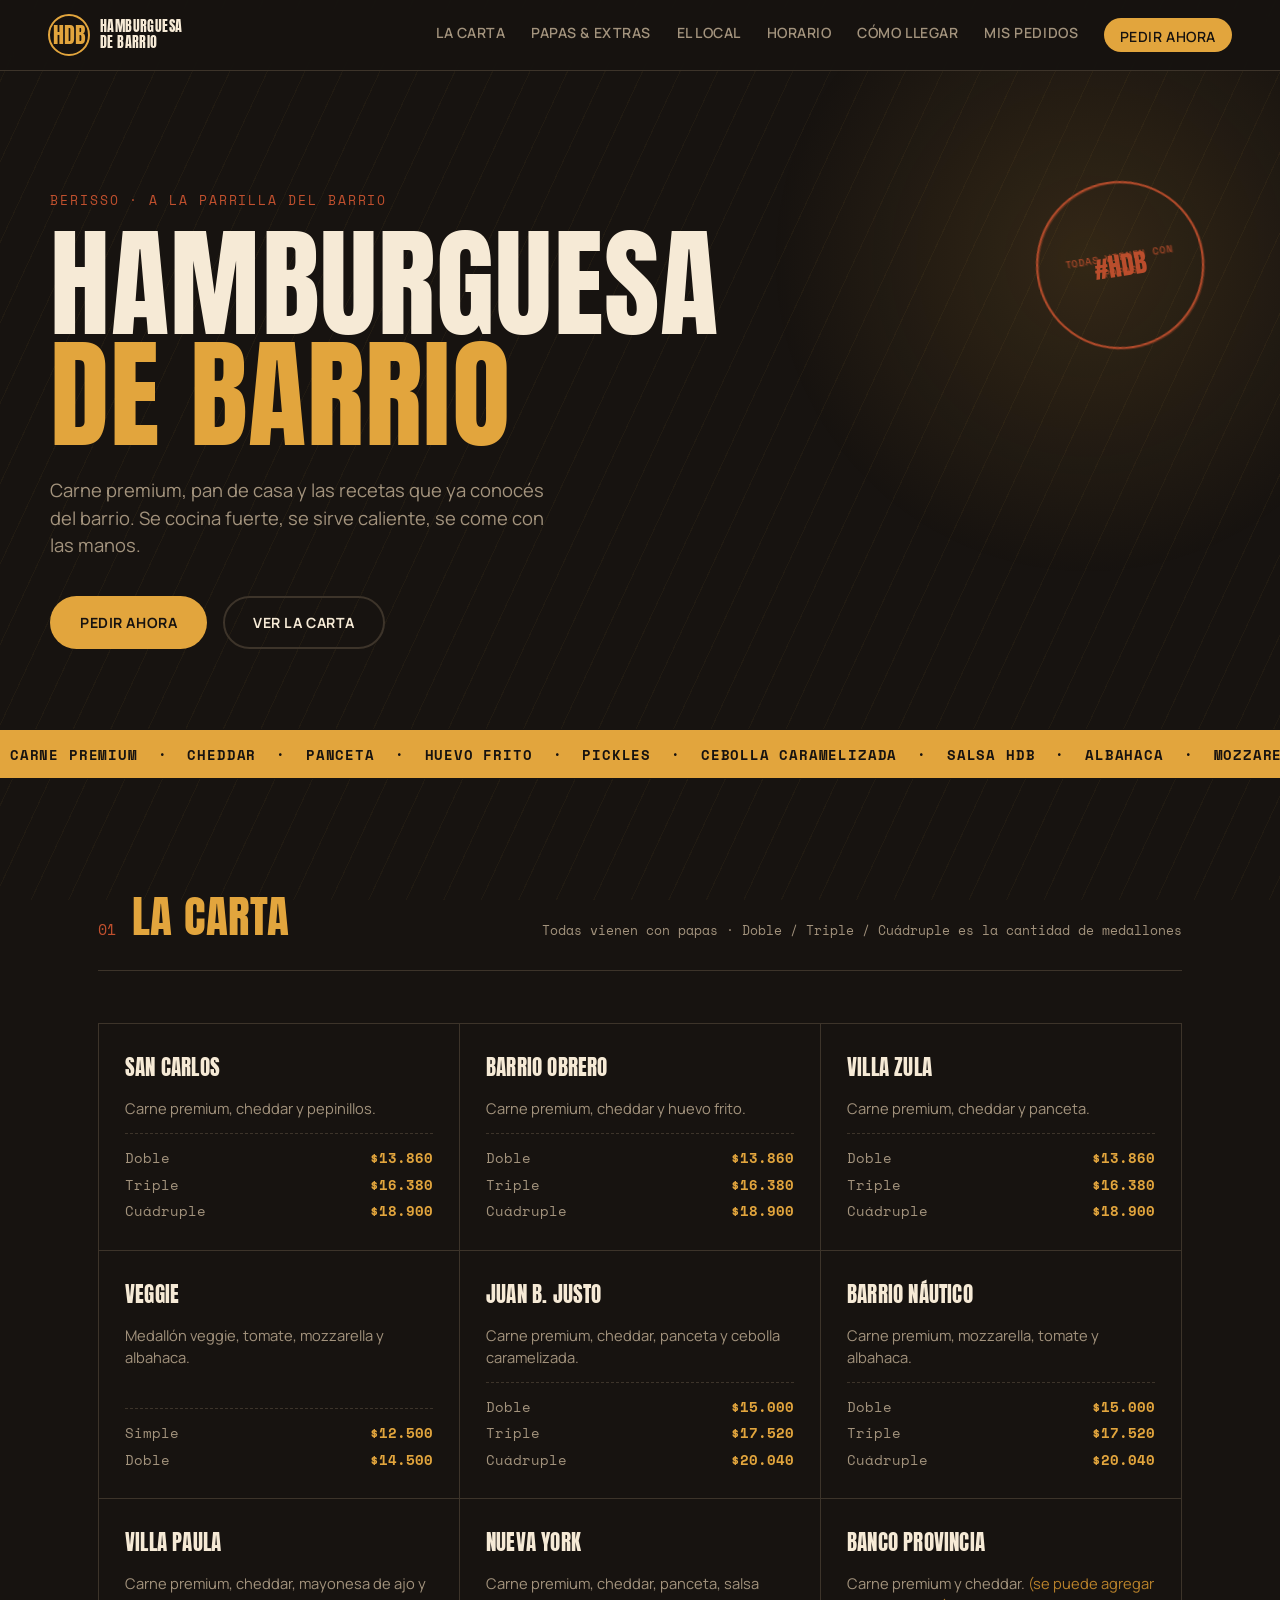
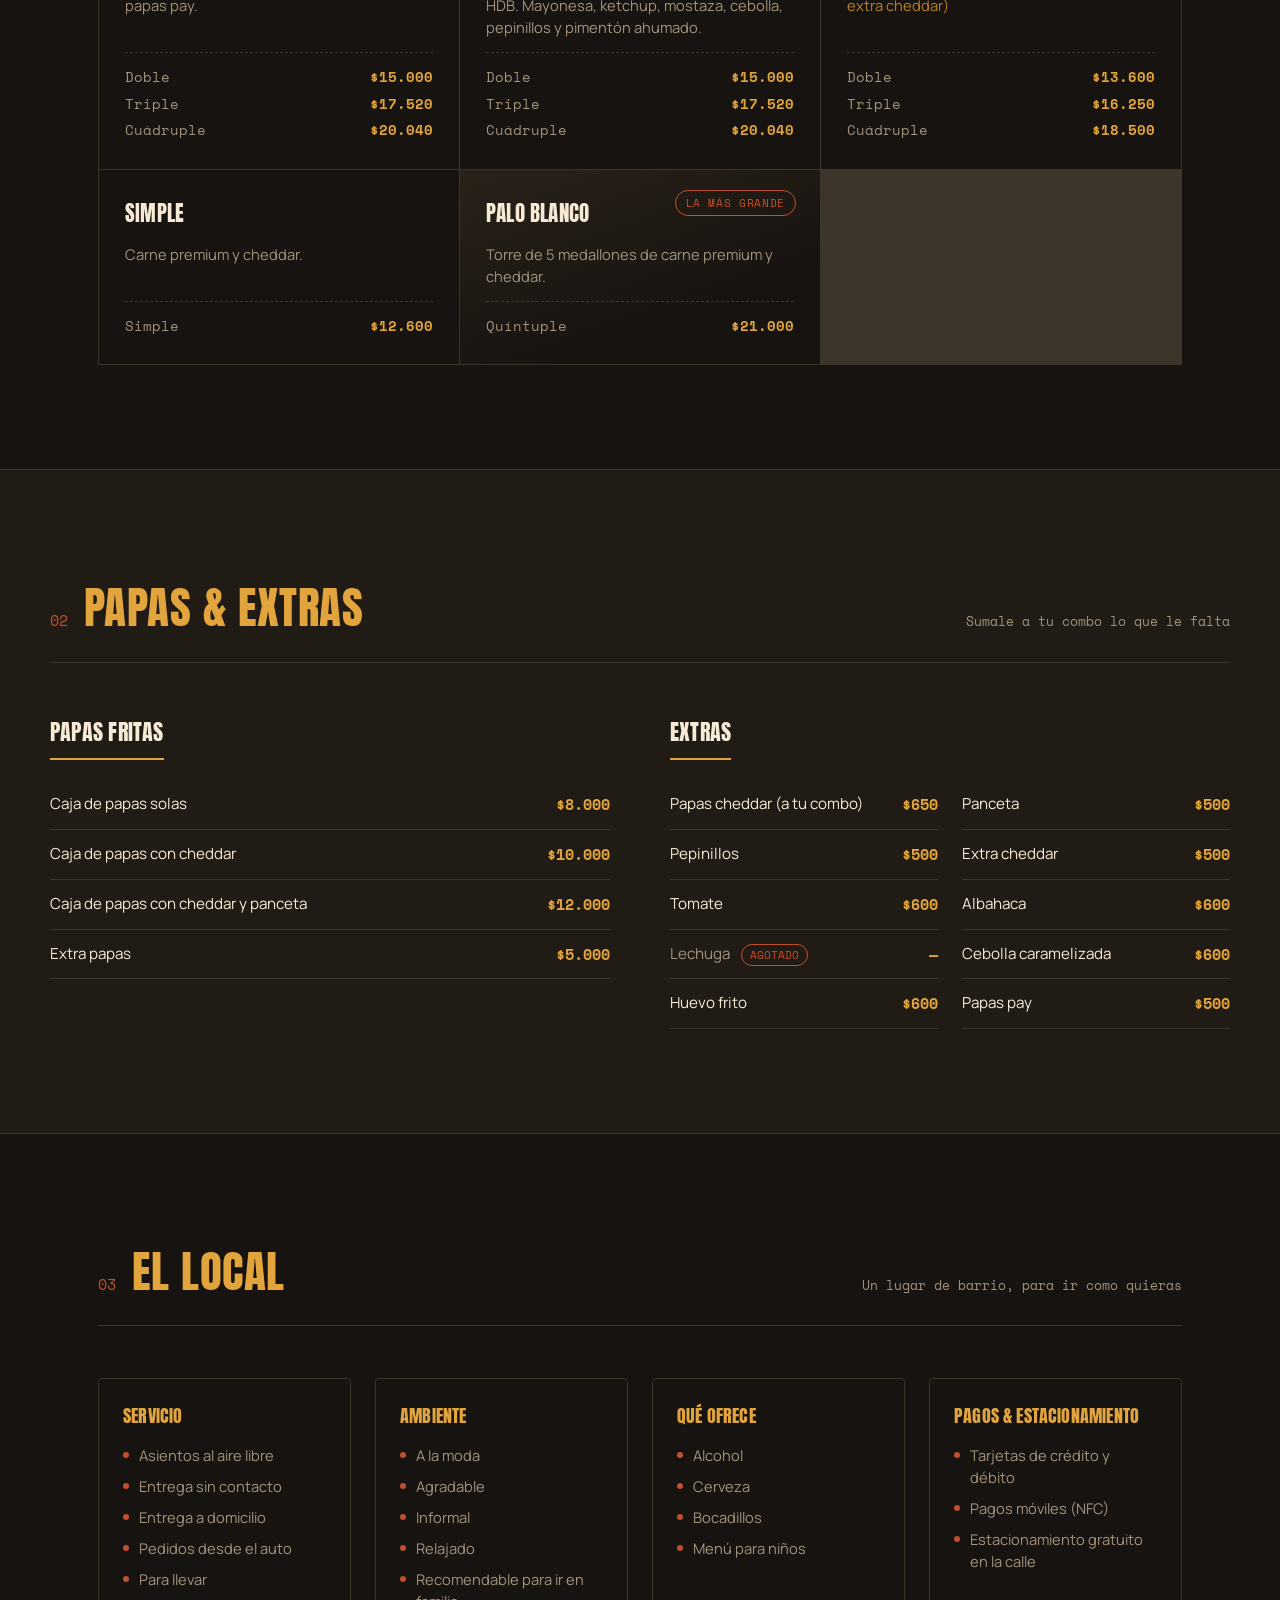
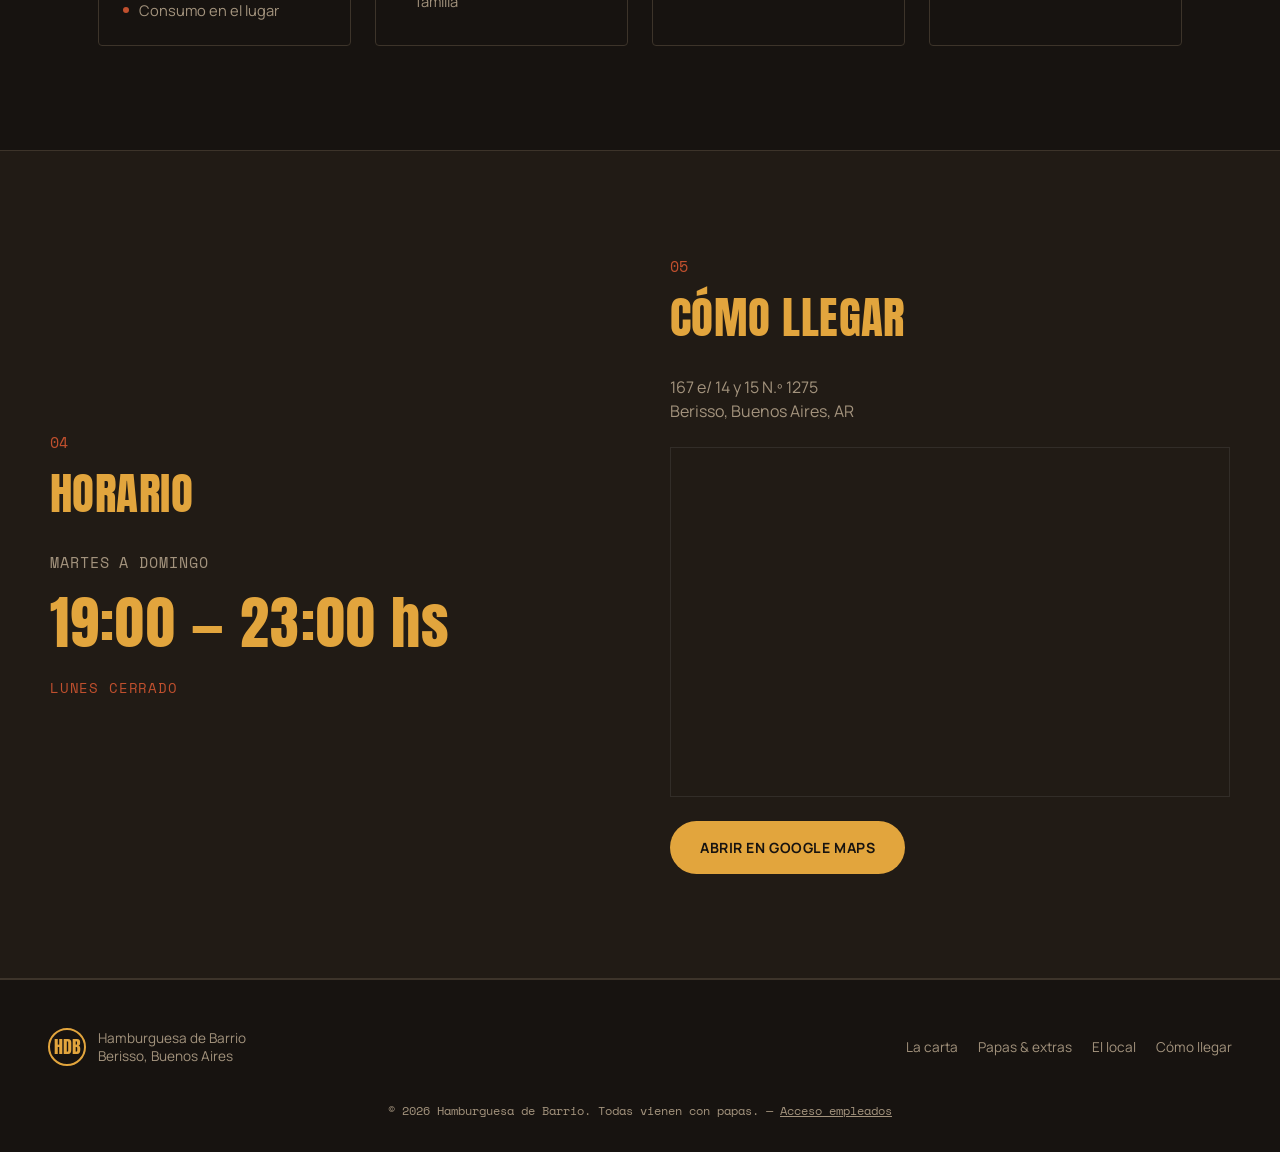
==== commit 444bdecb: "Add files via upload" ====
--- a/index.html
+++ b/index.html
@@ -29,6 +29,7 @@
     <a href="#local">El local</a>
     <a href="#horario">Horario</a>
     <a href="#ubicacion">Cómo llegar</a>
+    <a href="seguimiento.html">Mis pedidos</a>
     <a href="pedido.html" class="nav__links-cta">Pedir ahora</a>
   </nav>
 </header>
--- a/css/style.css
+++ b/css/style.css
@@ -111,6 +111,7 @@
 
 .nav__links {
   display: flex;
+  align-items: center;
   gap: clamp(14px, 2vw, 28px);
   font-size: 0.88rem;
   font-weight: 600;
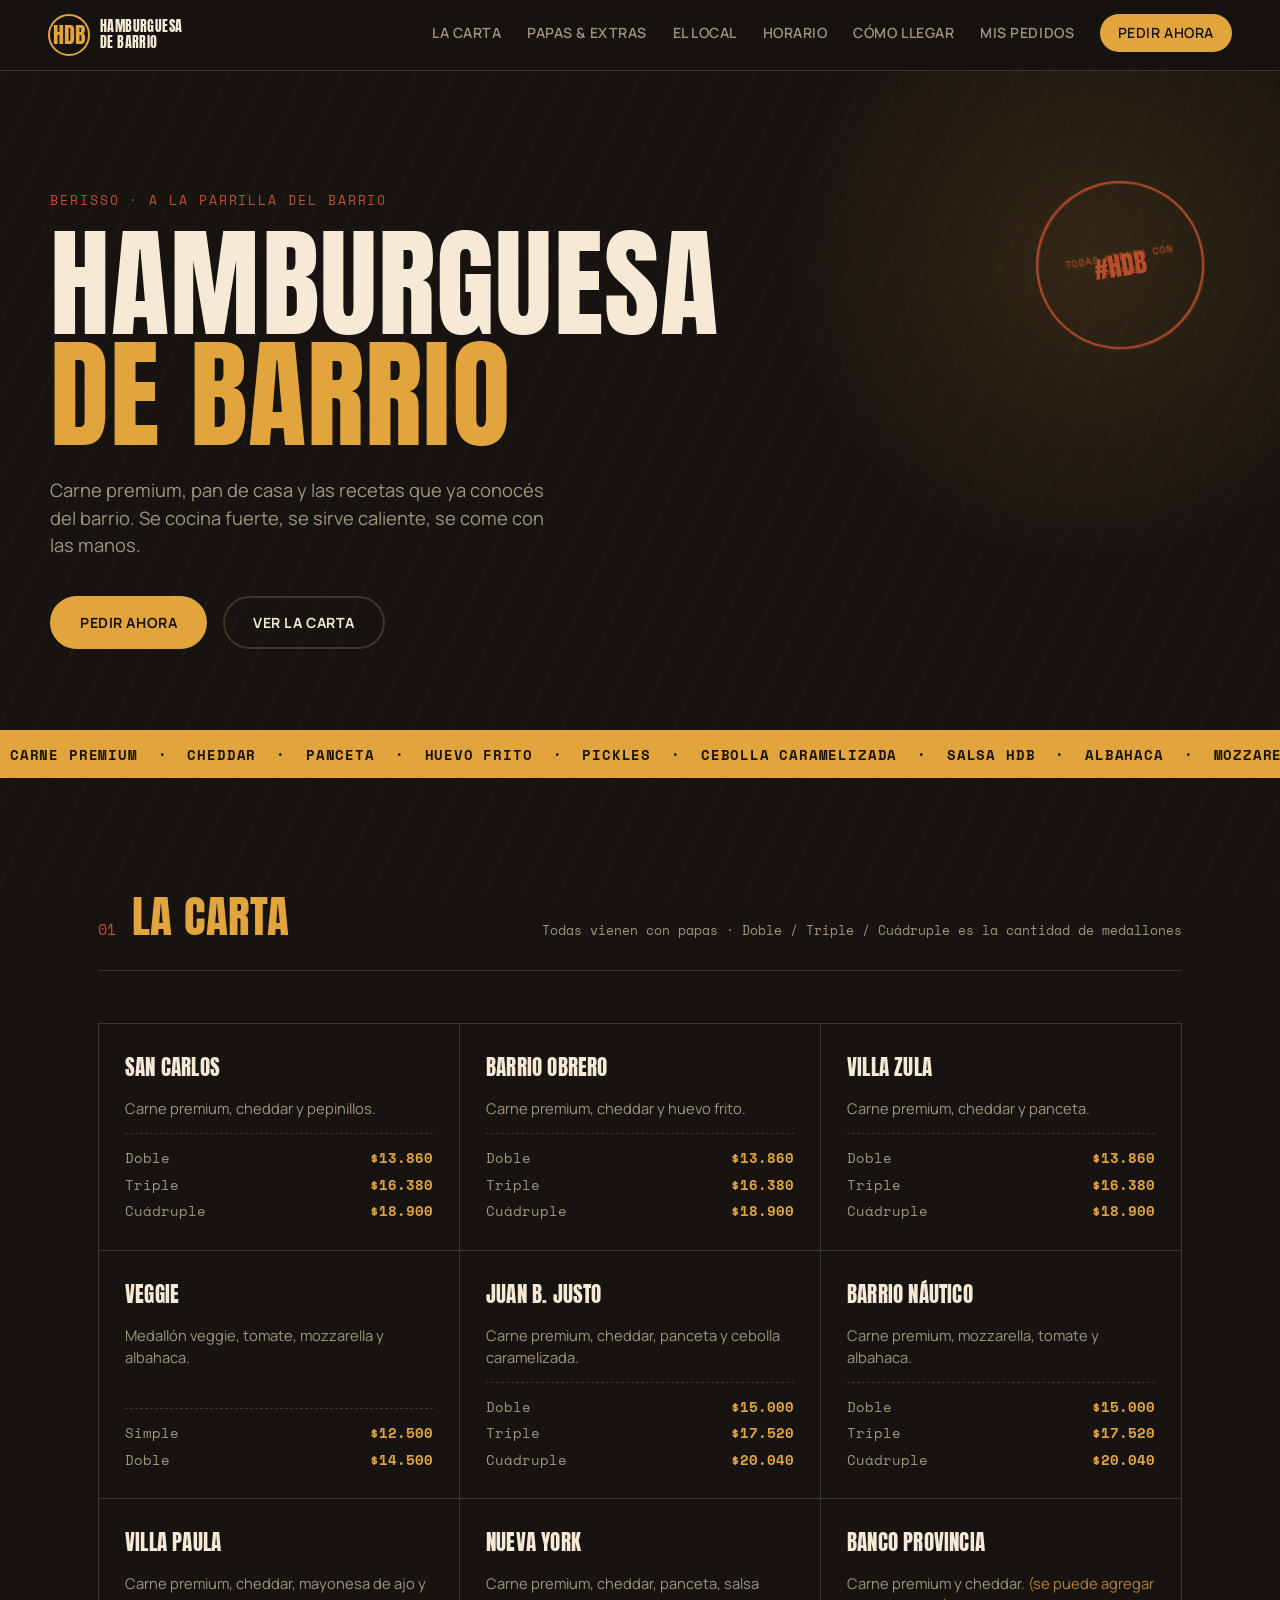
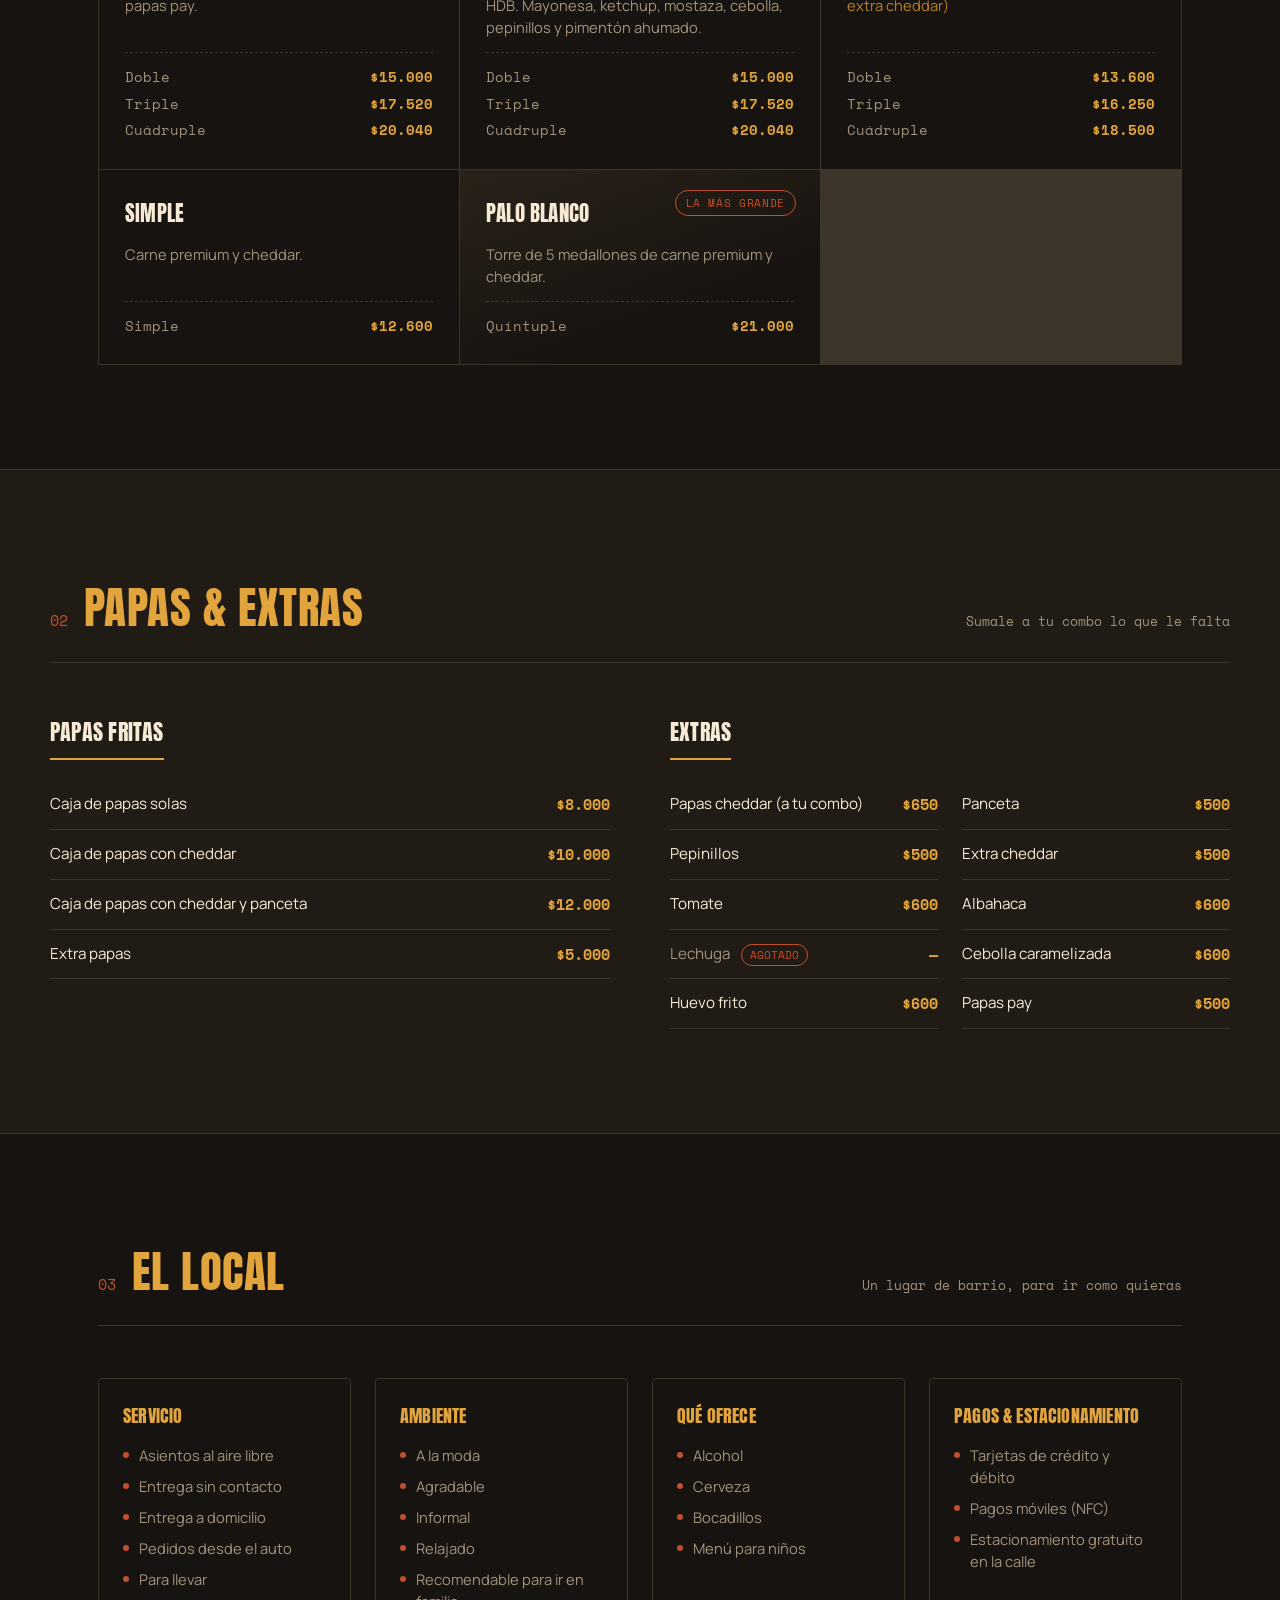
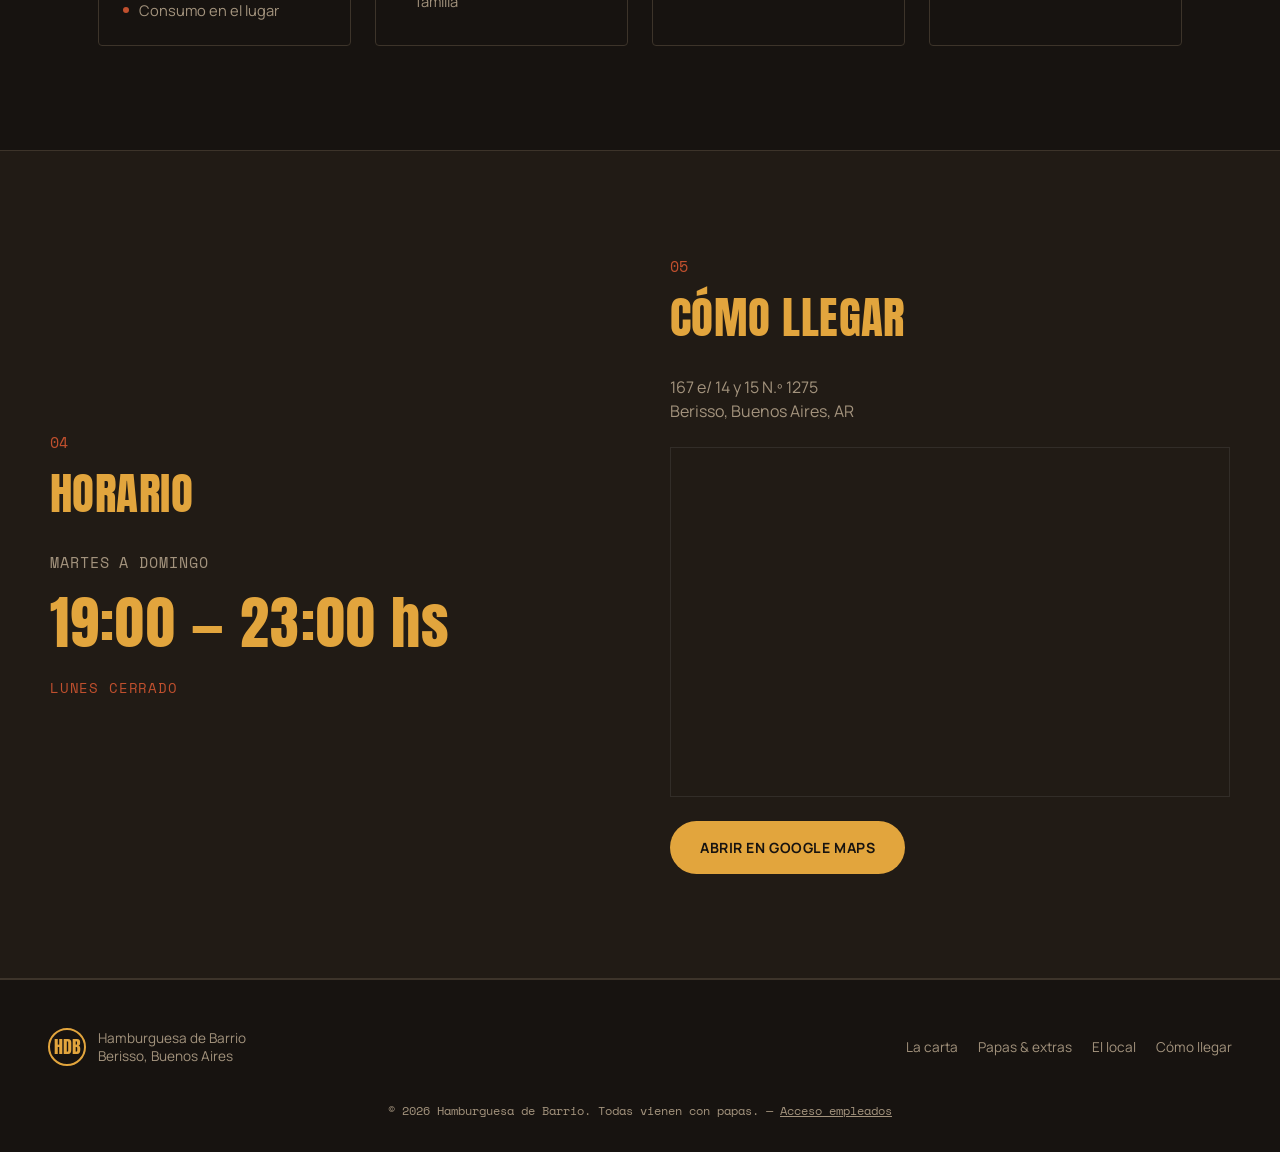
==== commit 09e415d8: "Add files via upload" ====
--- a/index.html
+++ b/index.html
@@ -8,7 +8,7 @@
 <link rel="preconnect" href="https://fonts.googleapis.com">
 <link rel="preconnect" href="https://fonts.gstatic.com" crossorigin>
 <link href="https://fonts.googleapis.com/css2?family=Anton&family=Space+Mono:wght@400;700&family=Manrope:wght@400;500;600;700;800&display=swap" rel="stylesheet">
-<link rel="stylesheet" href="css/style.css">
+<link rel="stylesheet" href="css/style.css?v=5">
 </head>
 <body>
 
@@ -316,6 +316,6 @@
 
 <button class="to-top" id="toTop" aria-label="Volver arriba">↑</button>
 
-<script src="js/script.js"></script>
+<script src="js/script.js?v=5"></script>
 </body>
 </html>
--- a/css/style.css
+++ b/css/style.css
@@ -140,8 +140,11 @@
 .nav__links-cta {
   background: var(--gold);
   color: var(--char) !important;
-  padding: 8px 16px;
+  padding: 8px 18px;
   border-radius: 999px;
+  position: relative;
+  top: -2px; /* compensa el espacio del subrayado de los links */
+  padding-bottom: 8px !important;
 }
 .nav__links-cta::after { display: none; }
 .nav__links-cta:hover { background: #edb753; }
@@ -177,6 +180,7 @@
     display: none;
   }
   .nav__links.is-open { display: flex; }
+  .nav__links-cta { top: 0; align-self: flex-start; }
 }
 
 /* ============================================================
